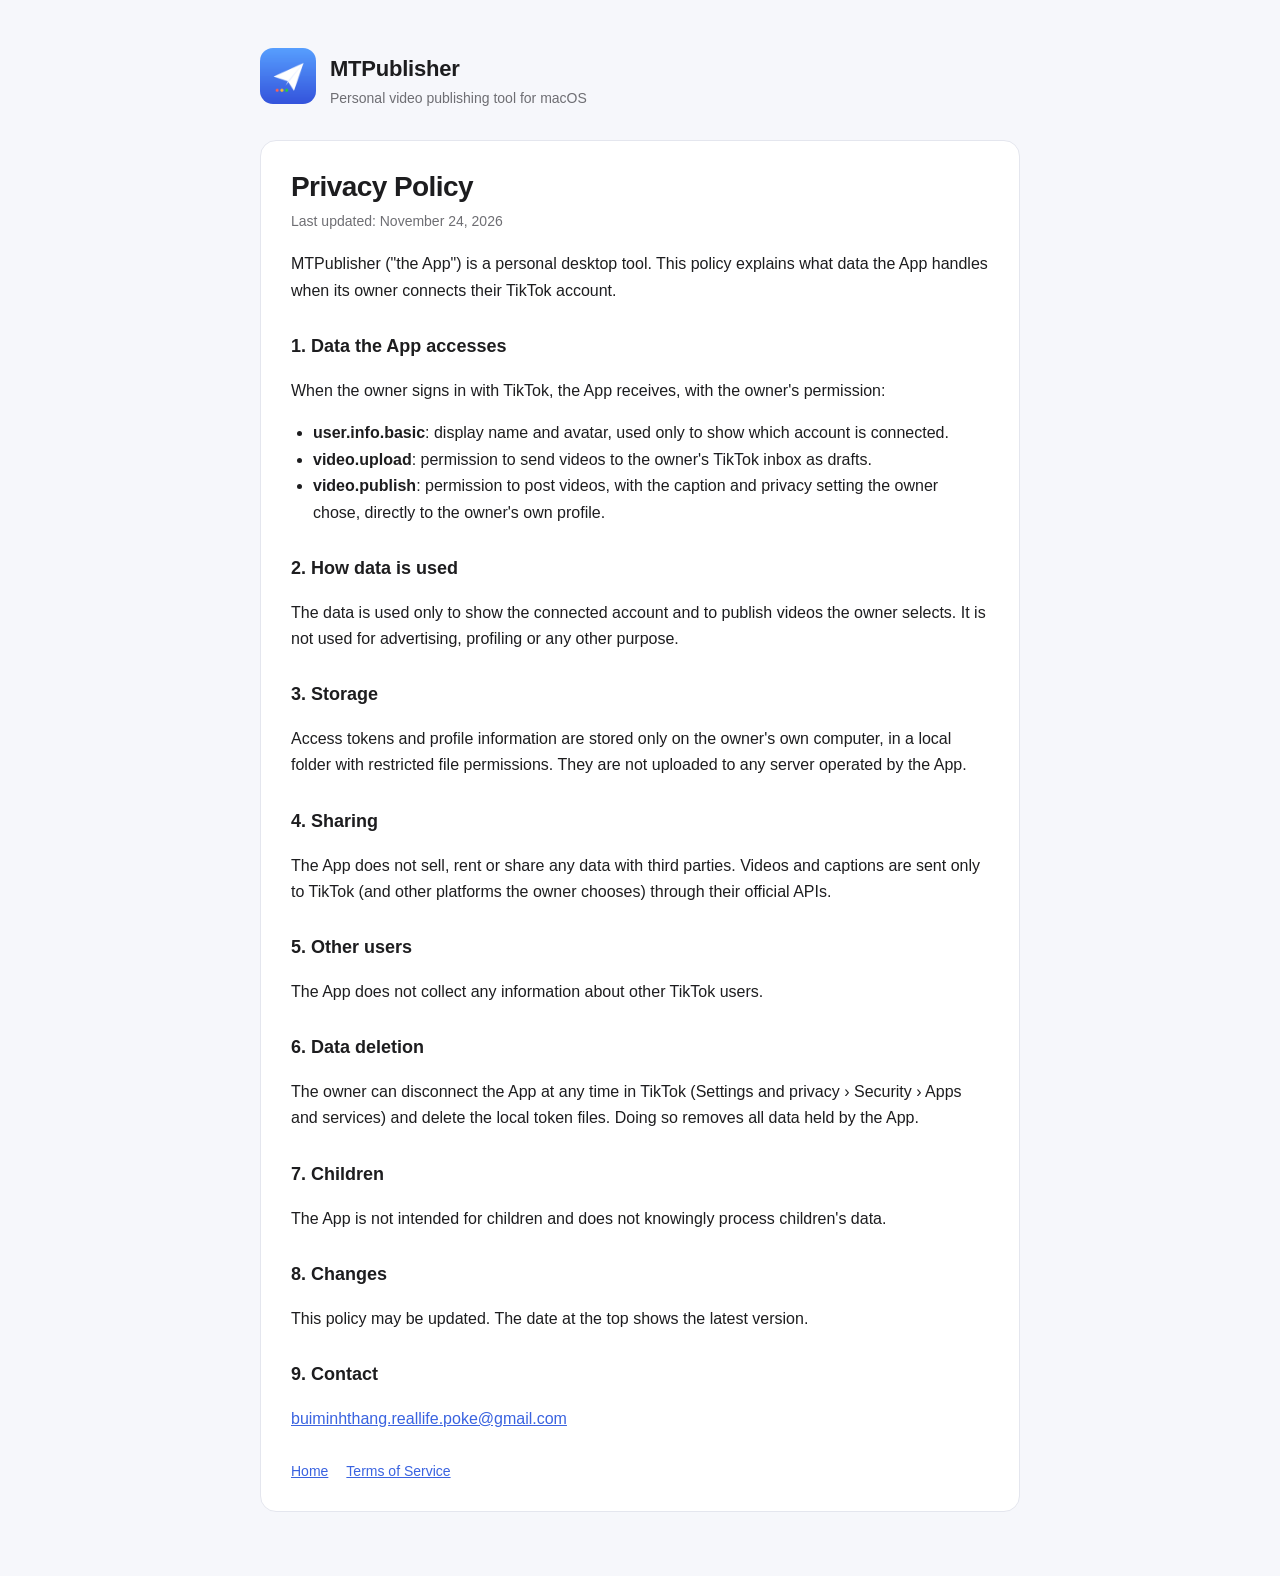
==== privacy/index.html @ 298a95d8 "MTPublisher site: home, terms of service, privacy policy Co-Authored-By: Claude Opus 5.5 <noreply@an" ====
<!doctype html>
<html lang="en">
<head>
<meta charset="utf-8">
<meta name="viewport" content="width=device-width, initial-scale=1">
<title>Privacy Policy · MTPublisher</title>
<link rel="icon" href="../icon.png">
<link rel="stylesheet" href="../style.css">
</head>
<body>
<div class="wrap">
  <header>
    <a href="../"><img src="../icon.png" alt="MTPublisher icon"></a>
    <div><a class="name" href="../">MTPublisher</a><div class="tag">Personal video publishing tool for macOS</div></div>
  </header>
  <main class="card">
    <h1>Privacy Policy</h1>
    <p class="updated">Last updated: November 24, 2026</p>
    <p>MTPublisher ("the App") is a personal desktop tool. This policy explains what data the App handles when its owner connects their TikTok account.</p>

    <h2>1. Data the App accesses</h2>
    <p>When the owner signs in with TikTok, the App receives, with the owner's permission:</p>
    <ul>
      <li><strong>user.info.basic</strong>: display name and avatar, used only to show which account is connected.</li>
      <li><strong>video.upload</strong>: permission to send videos to the owner's TikTok inbox as drafts.</li>
      <li><strong>video.publish</strong>: permission to post videos, with the caption and privacy setting the owner chose, directly to the owner's own profile.</li>
    </ul>

    <h2>2. How data is used</h2>
    <p>The data is used only to show the connected account and to publish videos the owner selects. It is not used for advertising, profiling or any other purpose.</p>

    <h2>3. Storage</h2>
    <p>Access tokens and profile information are stored only on the owner's own computer, in a local folder with restricted file permissions. They are not uploaded to any server operated by the App.</p>

    <h2>4. Sharing</h2>
    <p>The App does not sell, rent or share any data with third parties. Videos and captions are sent only to TikTok (and other platforms the owner chooses) through their official APIs.</p>

    <h2>5. Other users</h2>
    <p>The App does not collect any information about other TikTok users.</p>

    <h2>6. Data deletion</h2>
    <p>The owner can disconnect the App at any time in TikTok (Settings and privacy &rsaquo; Security &rsaquo; Apps and services) and delete the local token files. Doing so removes all data held by the App.</p>

    <h2>7. Children</h2>
    <p>The App is not intended for children and does not knowingly process children's data.</p>

    <h2>8. Changes</h2>
    <p>This policy may be updated. The date at the top shows the latest version.</p>

    <h2>9. Contact</h2>
    <p class="contact"><a href="mailto:buiminhthang.reallife.poke@gmail.com">buiminhthang.reallife.poke@gmail.com</a></p>

    <nav><a href="../">Home</a><a href="../terms/">Terms of Service</a></nav>
  </main>
</div>
</body>
</html>
---- style.css ----
:root {
  --bg: #f6f7fb; --card: #ffffff; --text: #1d1d1f; --muted: #6e6e73; --accent: #3a63e0; --line: #e4e6ee;
  color-scheme: light dark;
}
@media (prefers-color-scheme: dark) {
  :root { --bg: #111214; --card: #1c1d21; --text: #f2f2f4; --muted: #a1a1a8; --accent: #7a9bff; --line: #2c2e34; }
}
* { box-sizing: border-box; }
body {
  margin: 0; background: var(--bg); color: var(--text);
  font: 16px/1.65 -apple-system, BlinkMacSystemFont, "Segoe UI", Roboto, Helvetica, Arial, sans-serif;
  padding: 0 16px;
}
.wrap { max-width: 760px; margin: 0 auto; padding: 48px 0 64px; }
header { display: flex; align-items: center; gap: 14px; margin-bottom: 28px; }
header img { width: 56px; height: 56px; border-radius: 13px; }
header a { color: inherit; text-decoration: none; }
header .name { font-size: 22px; font-weight: 700; letter-spacing: -0.01em; }
header .tag { color: var(--muted); font-size: 14px; }
.card { background: var(--card); border: 1px solid var(--line); border-radius: 16px; padding: 28px 30px; }
h1 { font-size: 28px; line-height: 1.25; margin: 0 0 6px; letter-spacing: -0.02em; }
h2 { font-size: 18px; margin: 28px 0 6px; }
.updated { color: var(--muted); font-size: 14px; margin: 0 0 18px; }
p, li { color: var(--text); }
ol, ul { padding-left: 22px; }
a { color: var(--accent); }
nav { margin-top: 28px; display: flex; gap: 18px; flex-wrap: wrap; font-size: 14px; }
footer { color: var(--muted); font-size: 13px; margin-top: 18px; }
@media (max-width: 480px) { .card { padding: 22px 20px; } h1 { font-size: 24px; } }
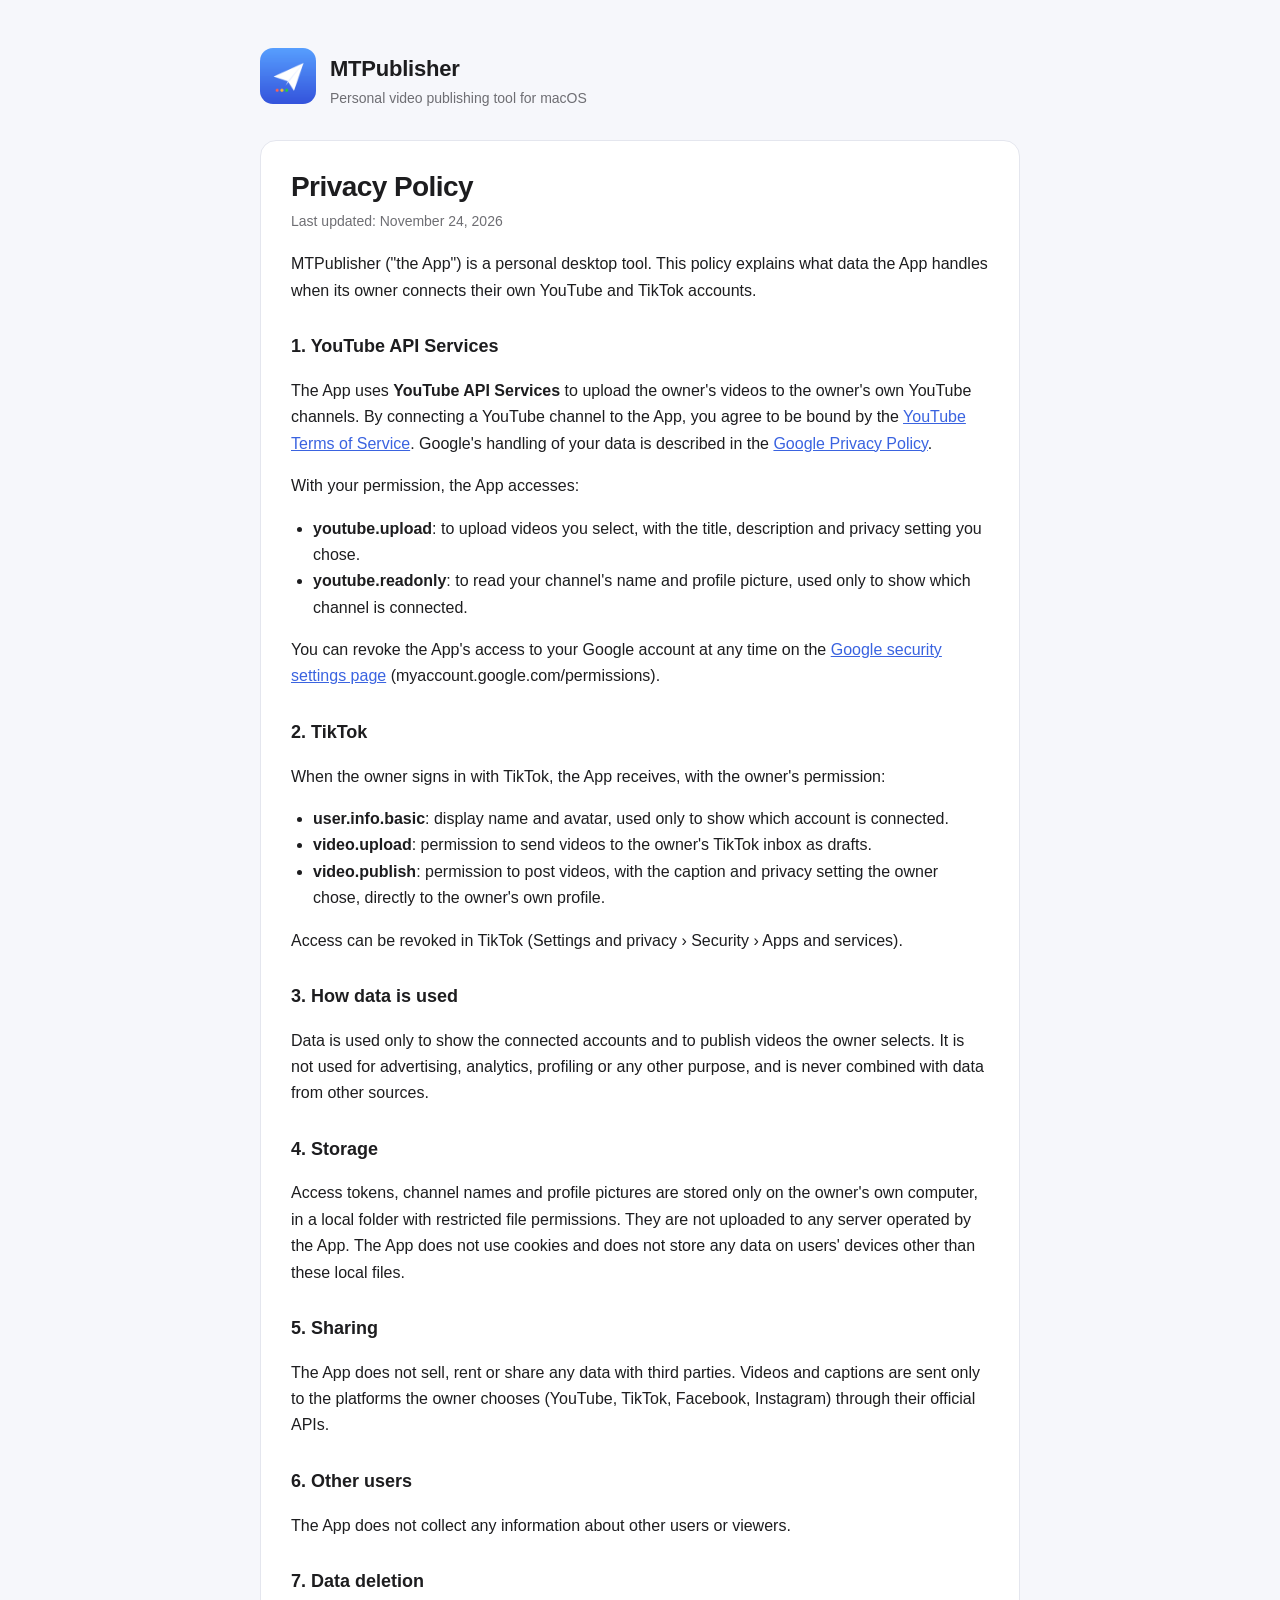
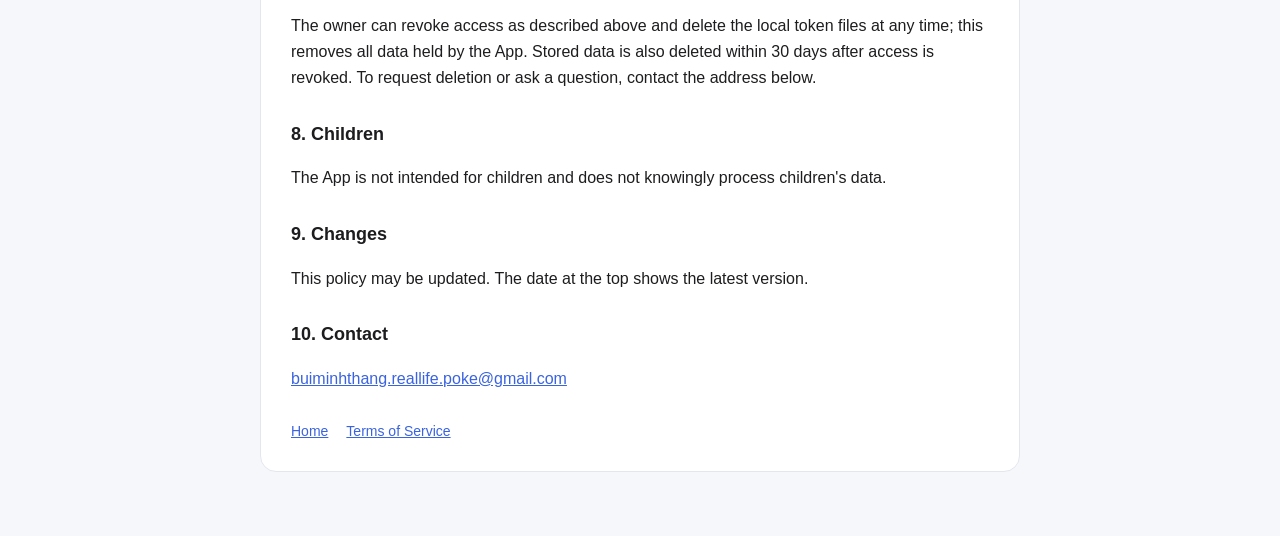
==== commit 2edc8469: "Add YouTube API Services disclosures for API audit Co-Authored-By: Claude Opus 5.5 <noreply@anthropi" ====
--- a/privacy/index.html
+++ b/privacy/index.html
@@ -16,38 +16,48 @@
   <main class="card">
     <h1>Privacy Policy</h1>
     <p class="updated">Last updated: November 24, 2026</p>
-    <p>MTPublisher ("the App") is a personal desktop tool. This policy explains what data the App handles when its owner connects their TikTok account.</p>
+    <p>MTPublisher ("the App") is a personal desktop tool. This policy explains what data the App handles when its owner connects their own YouTube and TikTok accounts.</p>
 
-    <h2>1. Data the App accesses</h2>
+    <h2>1. YouTube API Services</h2>
+    <p>The App uses <strong>YouTube API Services</strong> to upload the owner's videos to the owner's own YouTube channels. By connecting a YouTube channel to the App, you agree to be bound by the <a href="https://www.youtube.com/t/terms">YouTube Terms of Service</a>. Google's handling of your data is described in the <a href="https://policies.google.com/privacy">Google Privacy Policy</a>.</p>
+    <p>With your permission, the App accesses:</p>
+    <ul>
+      <li><strong>youtube.upload</strong>: to upload videos you select, with the title, description and privacy setting you chose.</li>
+      <li><strong>youtube.readonly</strong>: to read your channel's name and profile picture, used only to show which channel is connected.</li>
+    </ul>
+    <p>You can revoke the App's access to your Google account at any time on the <a href="https://myaccount.google.com/permissions">Google security settings page</a> (myaccount.google.com/permissions).</p>
+
+    <h2>2. TikTok</h2>
     <p>When the owner signs in with TikTok, the App receives, with the owner's permission:</p>
     <ul>
       <li><strong>user.info.basic</strong>: display name and avatar, used only to show which account is connected.</li>
       <li><strong>video.upload</strong>: permission to send videos to the owner's TikTok inbox as drafts.</li>
       <li><strong>video.publish</strong>: permission to post videos, with the caption and privacy setting the owner chose, directly to the owner's own profile.</li>
     </ul>
+    <p>Access can be revoked in TikTok (Settings and privacy &rsaquo; Security &rsaquo; Apps and services).</p>
 
-    <h2>2. How data is used</h2>
-    <p>The data is used only to show the connected account and to publish videos the owner selects. It is not used for advertising, profiling or any other purpose.</p>
+    <h2>3. How data is used</h2>
+    <p>Data is used only to show the connected accounts and to publish videos the owner selects. It is not used for advertising, analytics, profiling or any other purpose, and is never combined with data from other sources.</p>
 
-    <h2>3. Storage</h2>
-    <p>Access tokens and profile information are stored only on the owner's own computer, in a local folder with restricted file permissions. They are not uploaded to any server operated by the App.</p>
+    <h2>4. Storage</h2>
+    <p>Access tokens, channel names and profile pictures are stored only on the owner's own computer, in a local folder with restricted file permissions. They are not uploaded to any server operated by the App. The App does not use cookies and does not store any data on users' devices other than these local files.</p>
 
-    <h2>4. Sharing</h2>
-    <p>The App does not sell, rent or share any data with third parties. Videos and captions are sent only to TikTok (and other platforms the owner chooses) through their official APIs.</p>
+    <h2>5. Sharing</h2>
+    <p>The App does not sell, rent or share any data with third parties. Videos and captions are sent only to the platforms the owner chooses (YouTube, TikTok, Facebook, Instagram) through their official APIs.</p>
 
-    <h2>5. Other users</h2>
-    <p>The App does not collect any information about other TikTok users.</p>
+    <h2>6. Other users</h2>
+    <p>The App does not collect any information about other users or viewers.</p>
 
-    <h2>6. Data deletion</h2>
-    <p>The owner can disconnect the App at any time in TikTok (Settings and privacy &rsaquo; Security &rsaquo; Apps and services) and delete the local token files. Doing so removes all data held by the App.</p>
+    <h2>7. Data deletion</h2>
+    <p>The owner can revoke access as described above and delete the local token files at any time; this removes all data held by the App. Stored data is also deleted within 30 days after access is revoked. To request deletion or ask a question, contact the address below.</p>
 
-    <h2>7. Children</h2>
+    <h2>8. Children</h2>
     <p>The App is not intended for children and does not knowingly process children's data.</p>
 
-    <h2>8. Changes</h2>
+    <h2>9. Changes</h2>
     <p>This policy may be updated. The date at the top shows the latest version.</p>
 
-    <h2>9. Contact</h2>
+    <h2>10. Contact</h2>
     <p class="contact"><a href="mailto:buiminhthang.reallife.poke@gmail.com">buiminhthang.reallife.poke@gmail.com</a></p>
 
     <nav><a href="../">Home</a><a href="../terms/">Terms of Service</a></nav>
